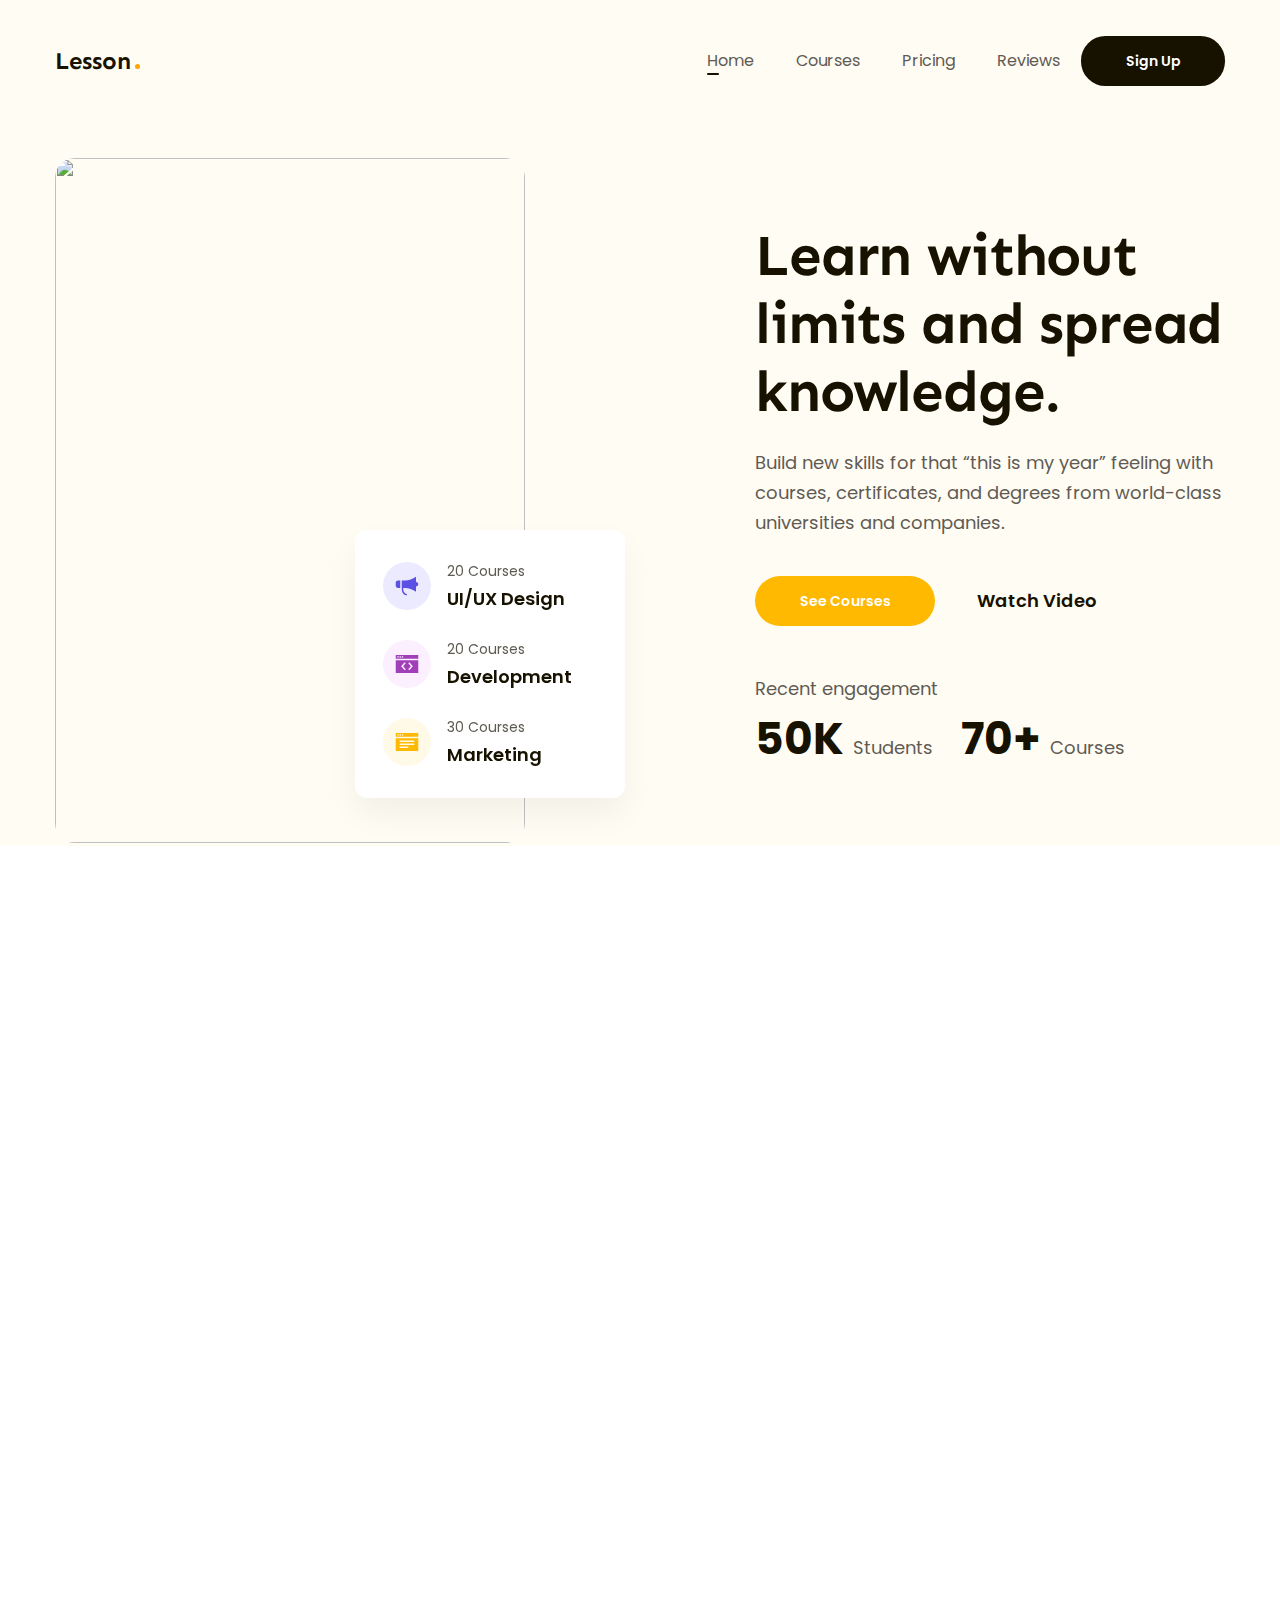
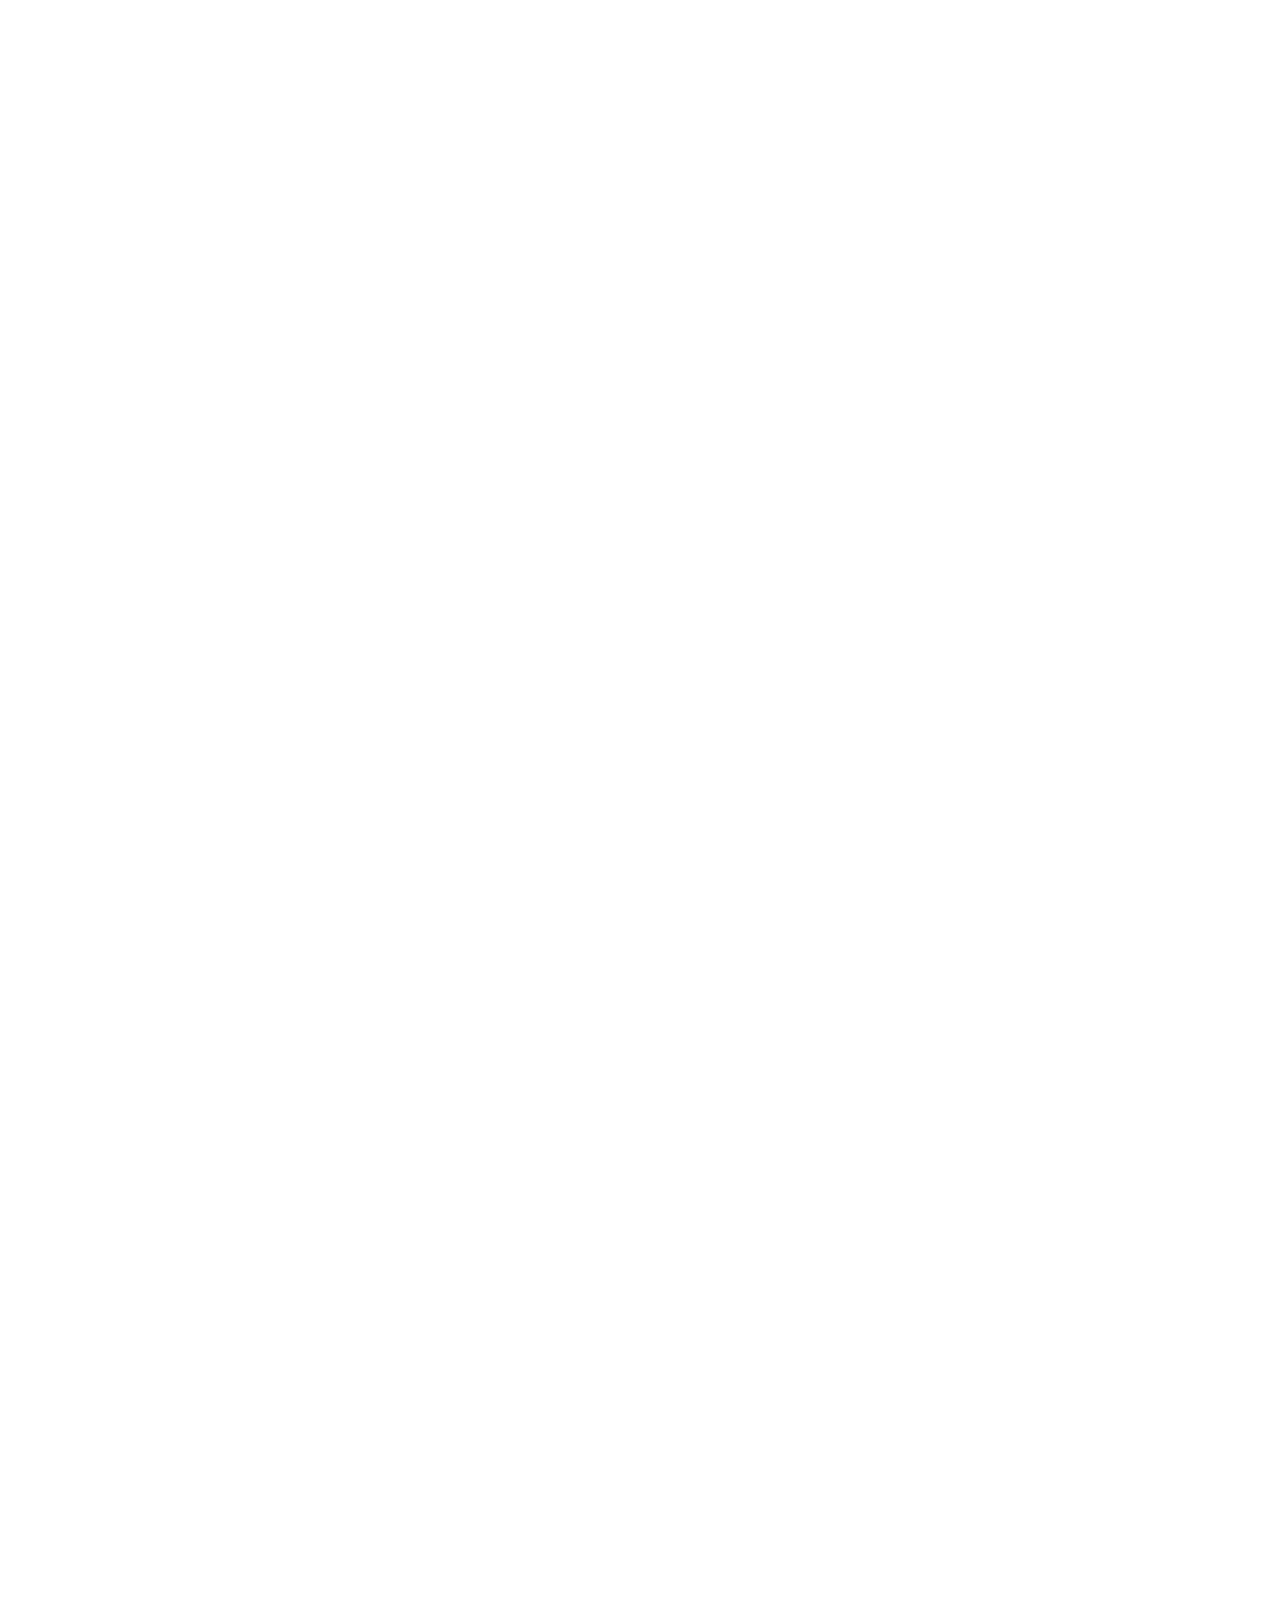
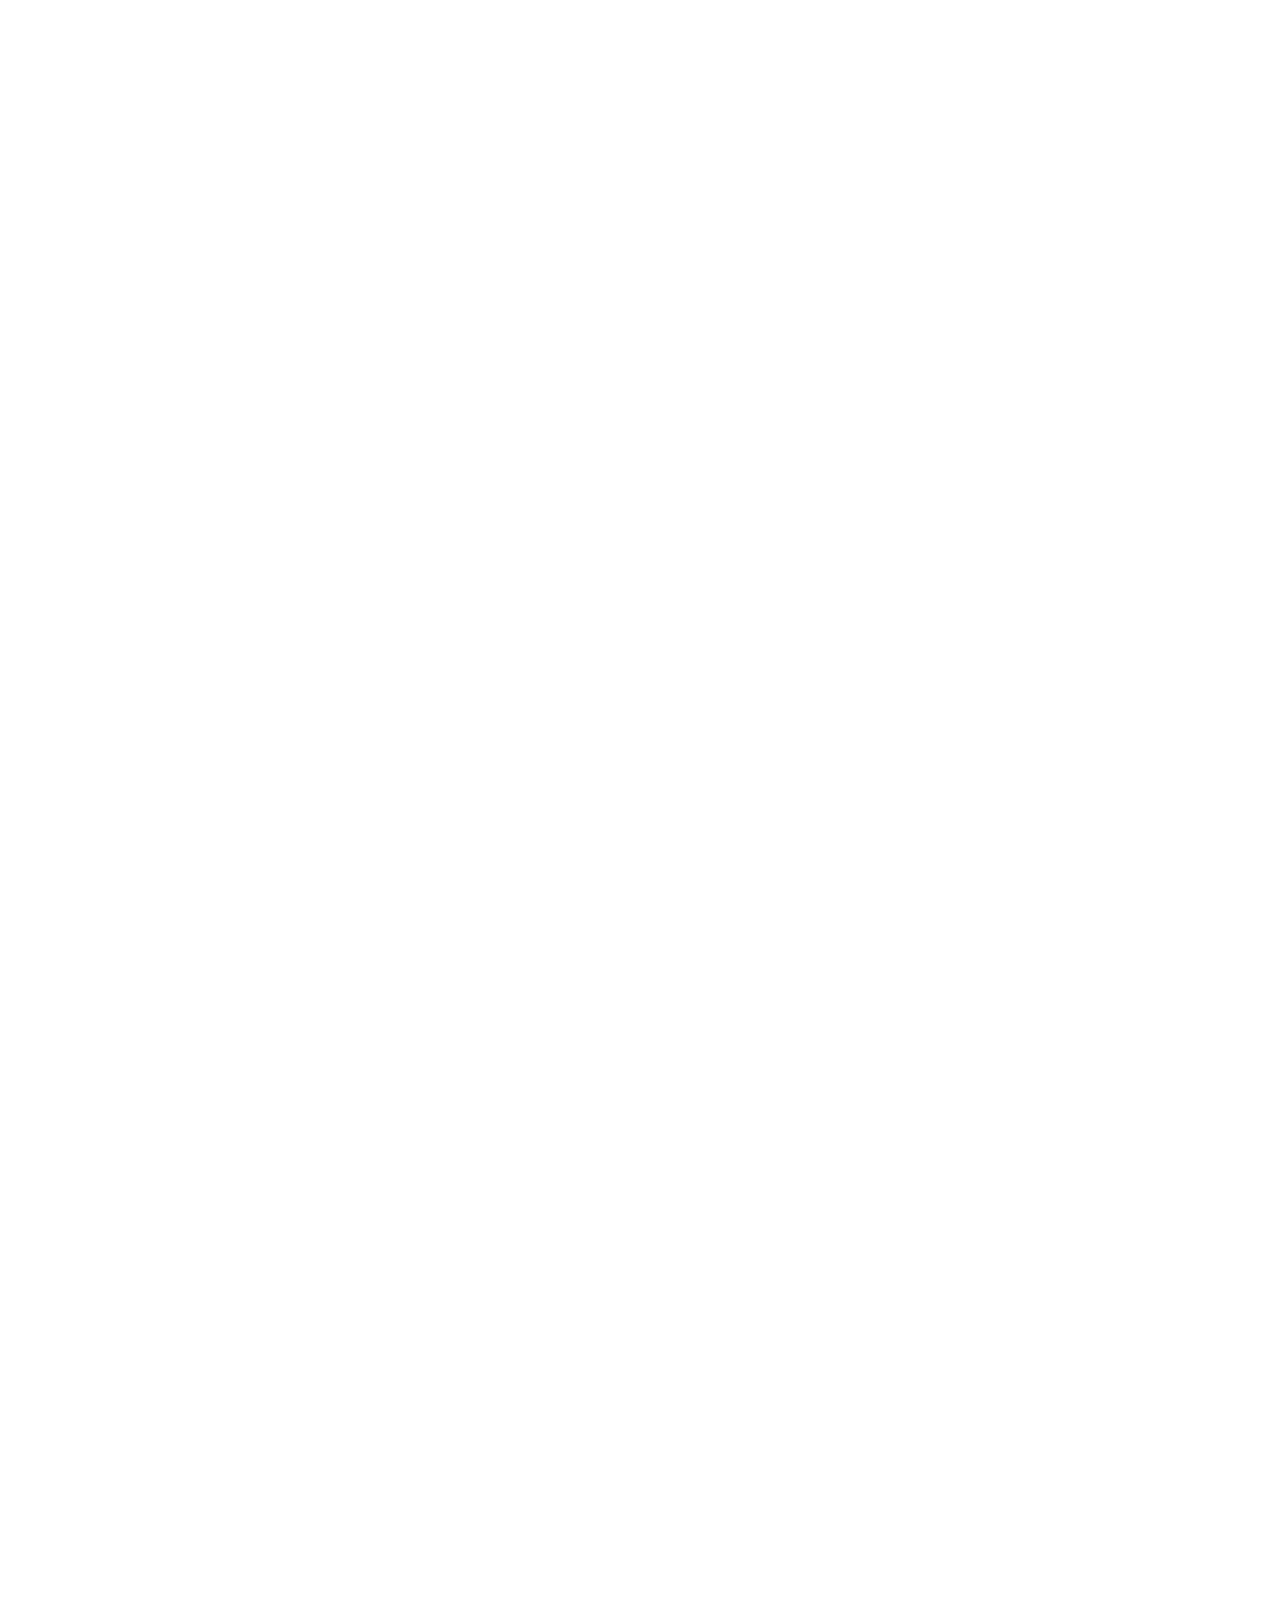
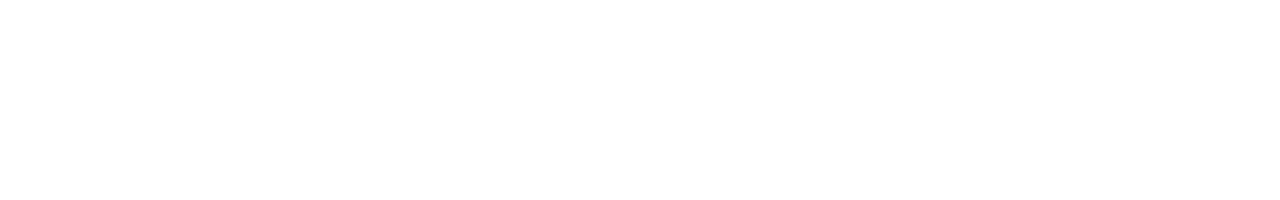
==== assets/index.html @ 347e1e4a "first commit" ====
<!DOCTYPE html>
<html lang="en">
    <head>
        <meta charset="UTF-8" />
        <meta http-equiv="X-UA-Compatible" content="IE=edge" />
        <meta name="viewport" content="width=device-width, initial-scale=1.0" />
        <title>Dự án 2</title>

        <!-- ==== link css ==== -->
        <link rel="stylesheet" href="./assets/css/reset.css">
        <link rel="stylesheet" href="./assets/css/styles.css" />

        <!-- ===== link font ====== -->
        <link rel="preconnect" href="https://fonts.googleapis.com" />
        <link rel="preconnect" href="https://fonts.gstatic.com" crossorigin />
        <link
            href="https://fonts.googleapis.com/css2?family=Poppins:ital,wght@0,100;0,200;0,300;0,400;0,500;0,600;0,700;0,800;0,900;1,100;1,200;1,300;1,400;1,500;1,600;1,700;1,800;1,900&family=Sen:wght@700&display=swap"
            rel="stylesheet"
        />

        <!-- ====== link icon ====== -->
        <link
            rel="stylesheet"
            href="https://cdnjs.cloudflare.com/ajax/libs/font-awesome/6.4.0/css/all.min.css"
            integrity="sha512-iecdLmaskl7CVkqkXNQ/ZH/XLlvWZOJyj7Yy7tcenmpD1ypASozpmT/E0iPtmFIB46ZmdtAc9eNBvH0H/ZpiBw=="
            crossorigin="anonymous"
            referrerpolicy="no-referrer"
        />
    </head>
    <body>
        <!-- ===== header ====== -->
        <header class="header fixed">
            <div class="content">
                <div class="body">
                    <a href="#!" class="logo">Lesson</a>

                    <!-- nav -->
                    <nav class="nav">
                        <ul>
                            <li><a href="#!" class="home">Home</a></li>
                            <li><a href="#!">Courses</a></li>
                            <li><a href="#!">Pricing</a></li>
                            <li><a href="#!">Reviews</a></li>
                        </ul>
                    </nav>
                    <div class="action">
                        <a href="#!" class="btn">Sign Up</a>
                    </div>
                </div>
            </div>
        </header>

        <!-- ====== hero ====== -->
        <div class="hero">
            <div class="content">
                <div class="body">
                    <div class="media-block">
                        <img
                            src="https://plus.unsplash.com/premium_photo-1666264200711-9a06dbfb0fea?ixlib=rb-4.0.3&ixid=MnwxMjA3fDB8MHxlZGl0b3JpYWwtZmVlZHwxNzJ8fHxlbnwwfHx8fA%3D%3D&auto=format&fit=crop&w=500&q=60"
                            alt=""
                            width="470px"
                            height="685px"
                        />
                        <div class="design">
                            <div class="row-2">
                                <img src="./assets/img/design1.svg" width="48px" height="48px" alt="">
                                <div class="column">
                                    <p class="shang">20 Courses</p>
                                    <p class="xia">UI/UX Design</p>
                                </div>
                            </div>

                            <div class="row-2">
                                <img src="./assets/img/design2.svg" width="48px" height="48px" alt="">
                                <div class="column">
                                    <p class="shang">20 Courses</p>
                                    <p class="xia">Development</p>
                                </div>
                            </div>
                            
                            <div class="row-2">
                                <img src="./assets/img/design3.svg" width="48px" height="48px" alt="">
                                <div class="column">
                                    <p class="shang">30 Courses</p>
                                    <p class="xia">Marketing</p>
                                </div>
                            </div>
                        </div>
                    </div>

                    <div class="content-block">
                        <h1 class="sub-title">
                            Learn without limits and spread knowledge.
                        </h1>
                        <p class="desc">
                            Build new skills for that “this is my year” feeling
                            with courses, certificates, and degrees from
                            world-class universities and companies.
                        </p>

                        <div class="action">
                            <div class="btn">See Courses</div>
                            <div class="video">
                                <i class="fa-regular fa-circle-play fa-2xl"></i>
                                <a href="#!"><strong>Watch Video</strong> </a>
                            </div>
                        </div>

                        <div class="recent">
                            <p>Recent engagement</p>
                            <div class="row">
                                <div class="zuo">
                                    <span class="shu-ju">50K</span>
                                    <span class="bei-zhu">Students</span>
                                </div>
                                <div class="zuo">
                                    <span class="shu-ju">70+</span>
                                    <span class="bei-zhu">Courses</span>
                                </div>
                            </div>
                        </div>
                    </div>
                </div>
            </div>
        </div>
    </body>
</html>
---- assets/assets/css/styles.css ----
* {
    box-sizing: border-box;
}

html {
    font-size: 62.5%;
}

body {
    font-family: "Poppins", sans-serif;
    font-size: 1.6rem;
    height: 5000px;
}

a {
    text-decoration: none;
}

/* === dùng chung === */
.content {
    width: 1170px;
    margin: 0 auto;
}

.btn {
    display: flex;
    justify-content: center;
    align-items: center;
    width: 118px;
    height: 50px;
    left: 365px;
    top: 1673px;
    background: #ffb900;
    border-radius: 25px;
    font-style: normal;
    font-weight: 600;
    font-size: 1.4rem;
    line-height: 1.86;
    color: #ffffff;
}

/* ======== header ======== */
.header {
    position: sticky;
    top: -28px;
    padding-top: 28px;
    background: #fffcf4;
}

.header .body {
    display: flex;
    align-items: center;
    padding: 8px 0;
}

.header .logo {
    font-family: "Sen", sans-serif;
    font-weight: 700;
    font-size: 2.4rem;
    line-height: 1.42;
    color: #171100;
    position: relative;
}

.header .logo::before {
    content: "";
    width: 5px;
    height: 5px;
    border-radius: 50%;
    right: -9px;
    bottom: 9px;
    background-color: orange;
    position: absolute;
}

.header .nav ul {
    display: flex;
}

.header .nav {
    margin-left: auto;
}

.header li a {
    display: inline-block;
    font-weight: 400;
    font-size: 1.6rem;
    line-height: 1.75;
    color: #5f5b53;
    padding: 8px 21px;
    position: relative;
}

.header li a:hover {
    font-weight: 600;
    font-size: 1.6rem;
    line-height: 1.75;
    color: #171100;
}

.header li .home::after {
    content: "";
    width: 12px;
    height: 2px;
    background: #171100;
    border-radius: 1px;
    position: absolute;
    bottom: 8px;
    left: 21px;
}

.body .btn {
    width: 144px;
    background: #171100;
    border-radius: 24.5px;
}

/* ======= hero ======= */
.hero {
    background: #fffcf4;
}

.hero .body {
    padding-top: 64px;
    display: flex;
}

.hero .media-block img {
    border-radius: 20px;
}

.hero .media-block {
    position: relative;
}

.hero .design{
    position: absolute;
    width: 270px;
    background: #ffffff;
    box-shadow: 0px 16px 32px rgba(0, 0, 0, 0.05);
    border-radius: 12px;
    bottom: 48px;
    right: -100px;
 padding: 6px 0 28px 28px;
}

.hero .row-2{
    display: flex;
    align-items: center;
   margin-top: 22px;
    
   
}

.design .row-2 .column{
    margin-left: 16px;
}

.design .shang {
    font-weight: 400;
    font-size: 1.4rem;
    line-height: 1.86;
    color: #5f5b53;
}

.design .xia{
    font-weight: 600;
font-size: 1.8rem;
line-height: 1.67;
color: #171100;
}

.content-block {
    width: 470px;
    margin-left: auto;
    margin-top: 64px;
}

.hero h1 {
    font-family: "Sen";
    font-weight: 700;
    font-size: 5.8rem;
    line-height: 1.17;
    letter-spacing: -0.02em;
    color: #171100;
}

.hero .desc {
    margin-top: 22px;
    font-weight: 400;
    font-size: 1.8rem;
    line-height: 1.67;
    color: #5f5b53;
}

.hero .action {
    display: flex;
    margin-top: 38px;
}

.hero .btn {
    min-width: 180px;
    background: #ffb900;
    border-radius: 32px;
}

.hero .video {
    display: flex;
    align-items: center;
    margin-left: 28px;
}

.hero .video a {
    font-weight: 600;
    font-size: 1.8rem;
    line-height: 1.67;
    color: #171100;
    margin-left: 14px;
}

.hero .recent p {
    margin-top: 48px;
    font-weight: 400;
    font-size: 1.8rem;
    line-height: 1.67;
    color: #5f5b53;
}

.hero .row {
    margin-top: 8px;
    display: flex;
    gap: 28px;
}

.hero .row .shu-ju {
    font-weight: 700;
    font-size: 4.4rem;
    line-height: 1.23;
    color: #171100;
}

.hero .row .bei-zhu {
    margin-left: 5px;
    font-weight: 400;
    font-size: 1.8rem;
    line-height: 1.67;
    color: #5f5b53;
}
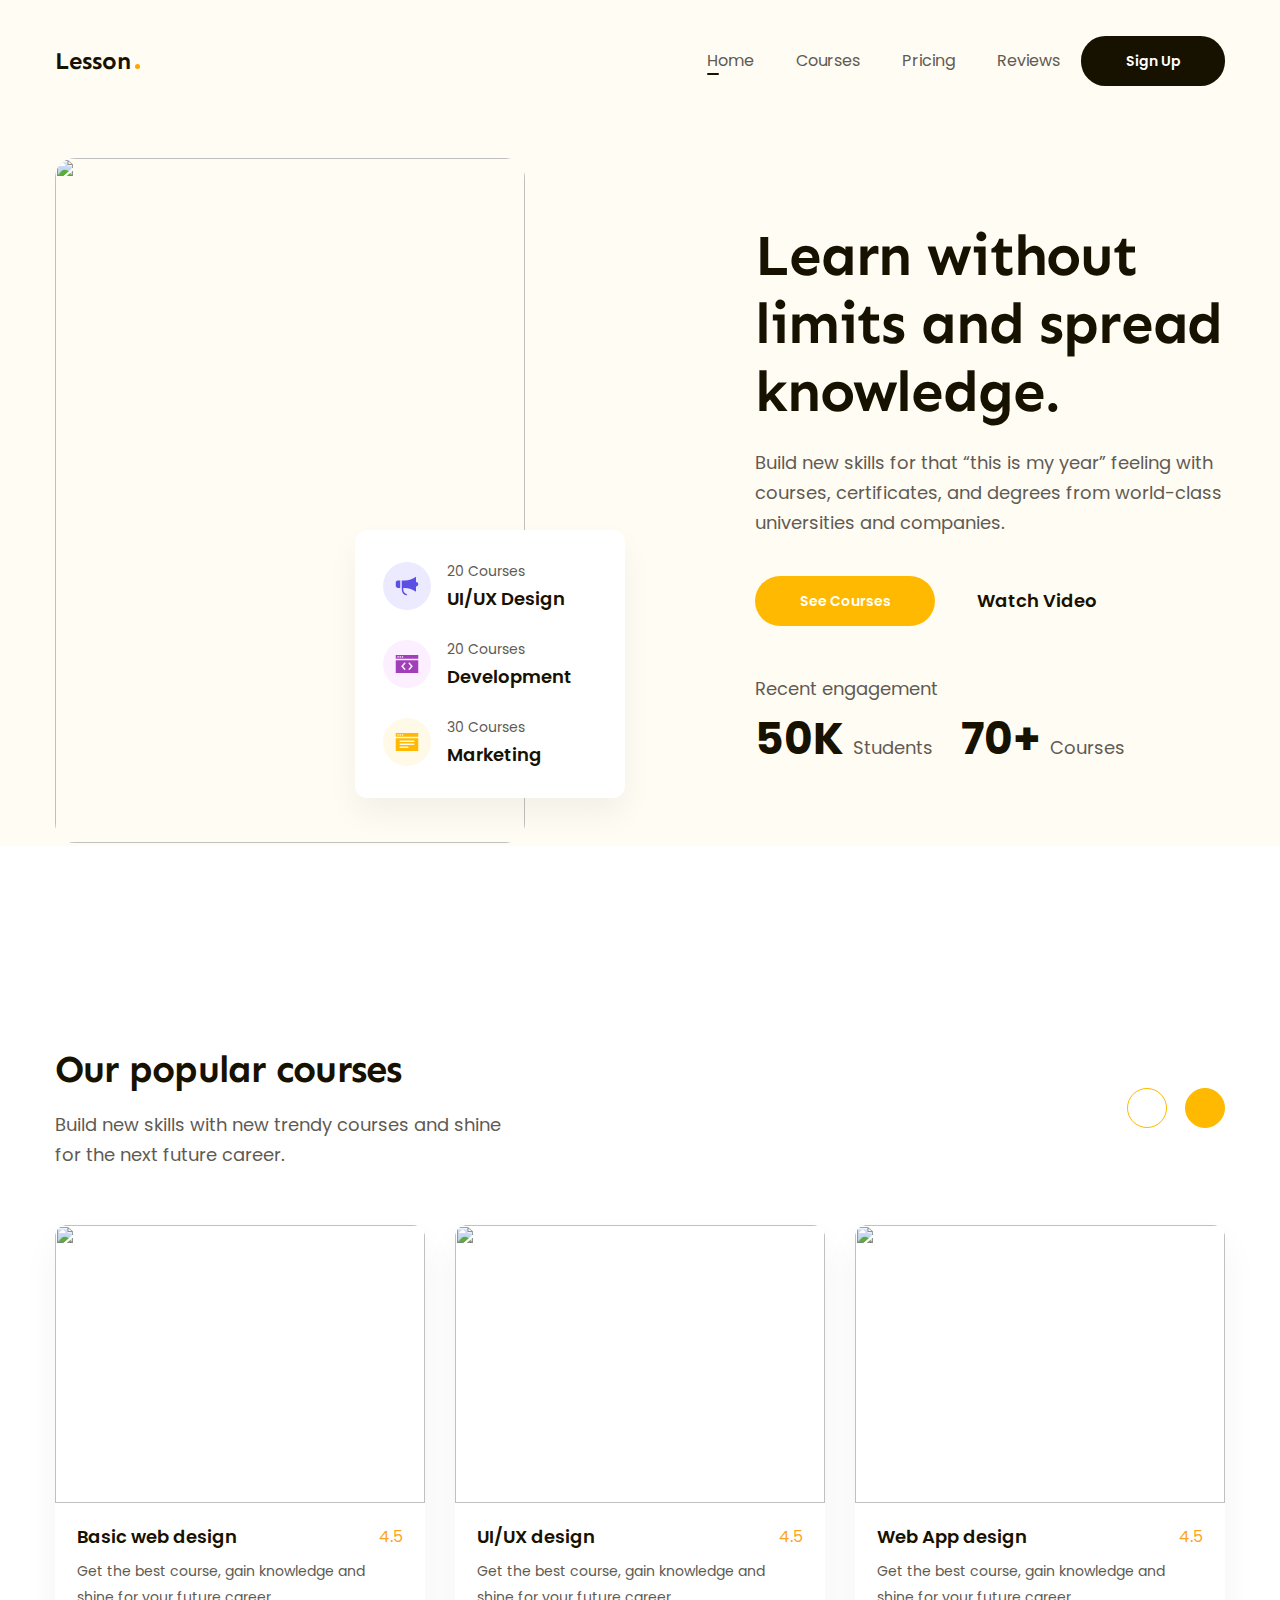
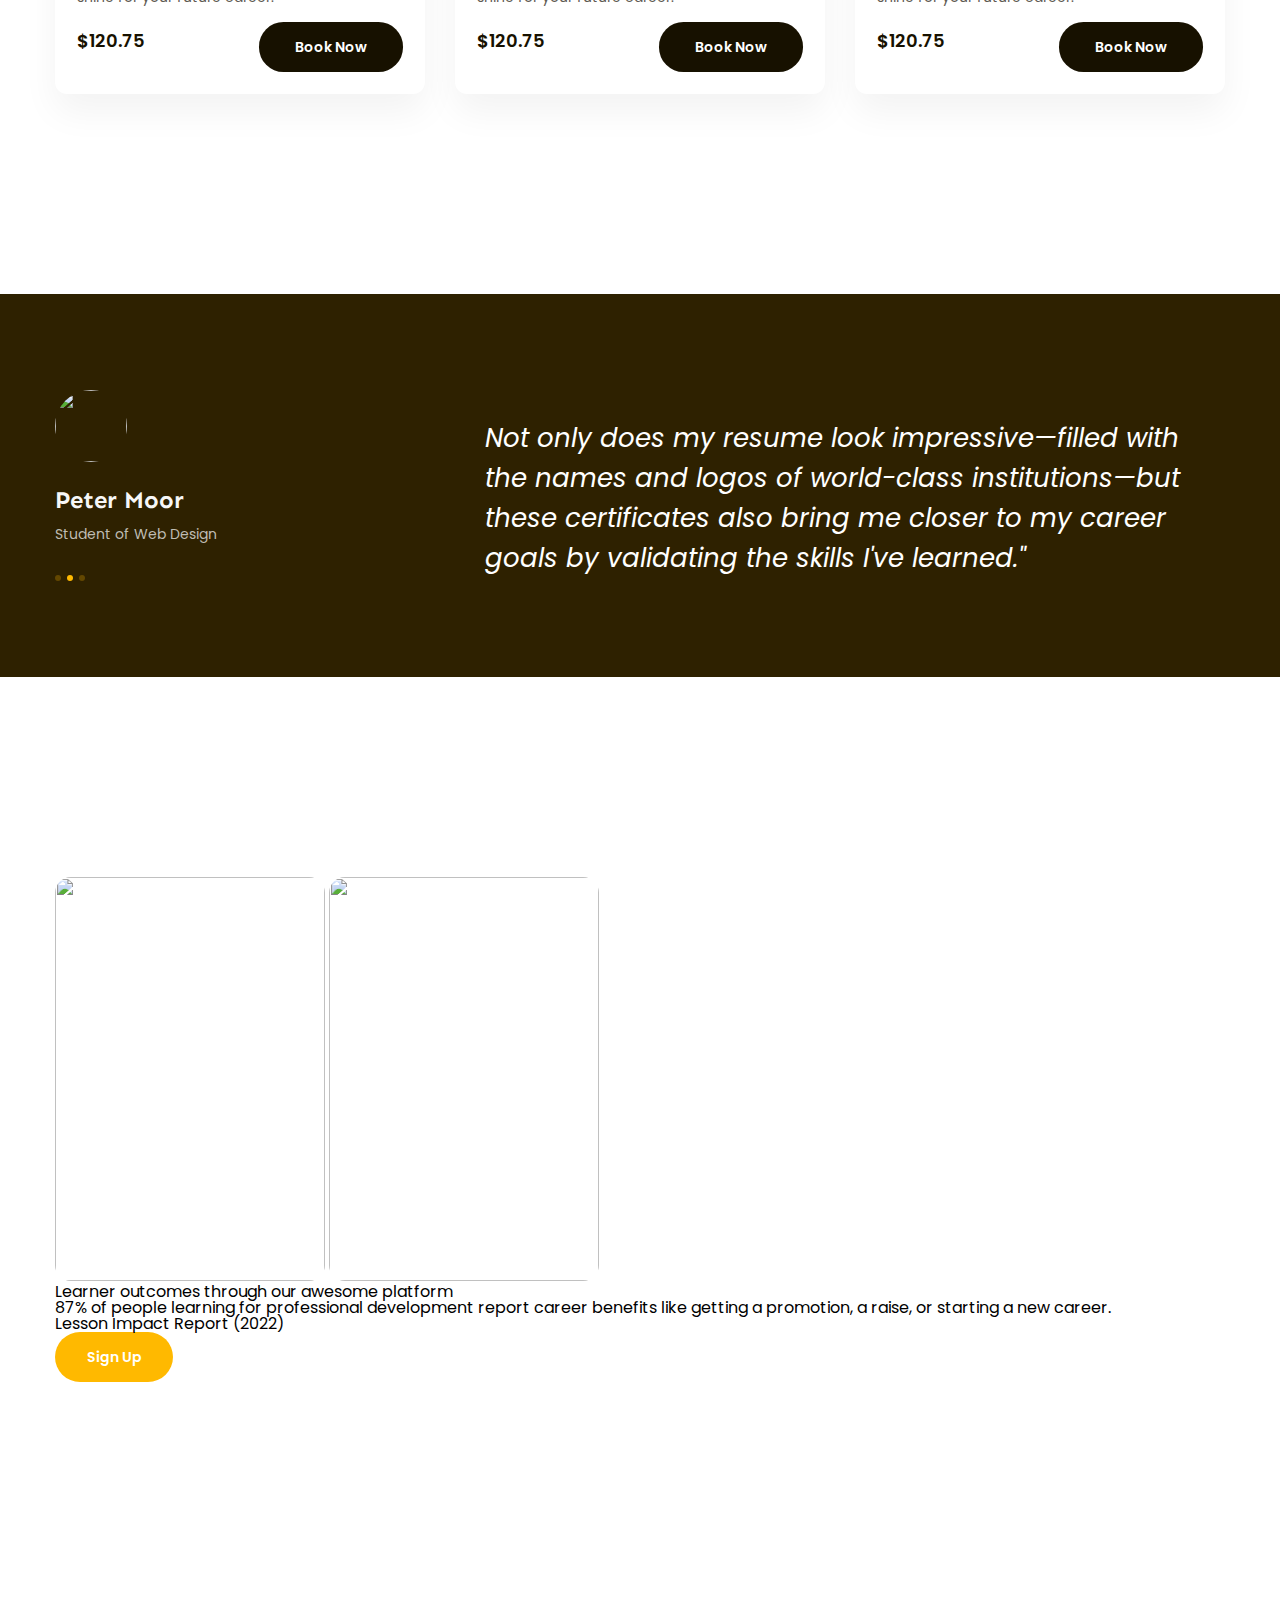
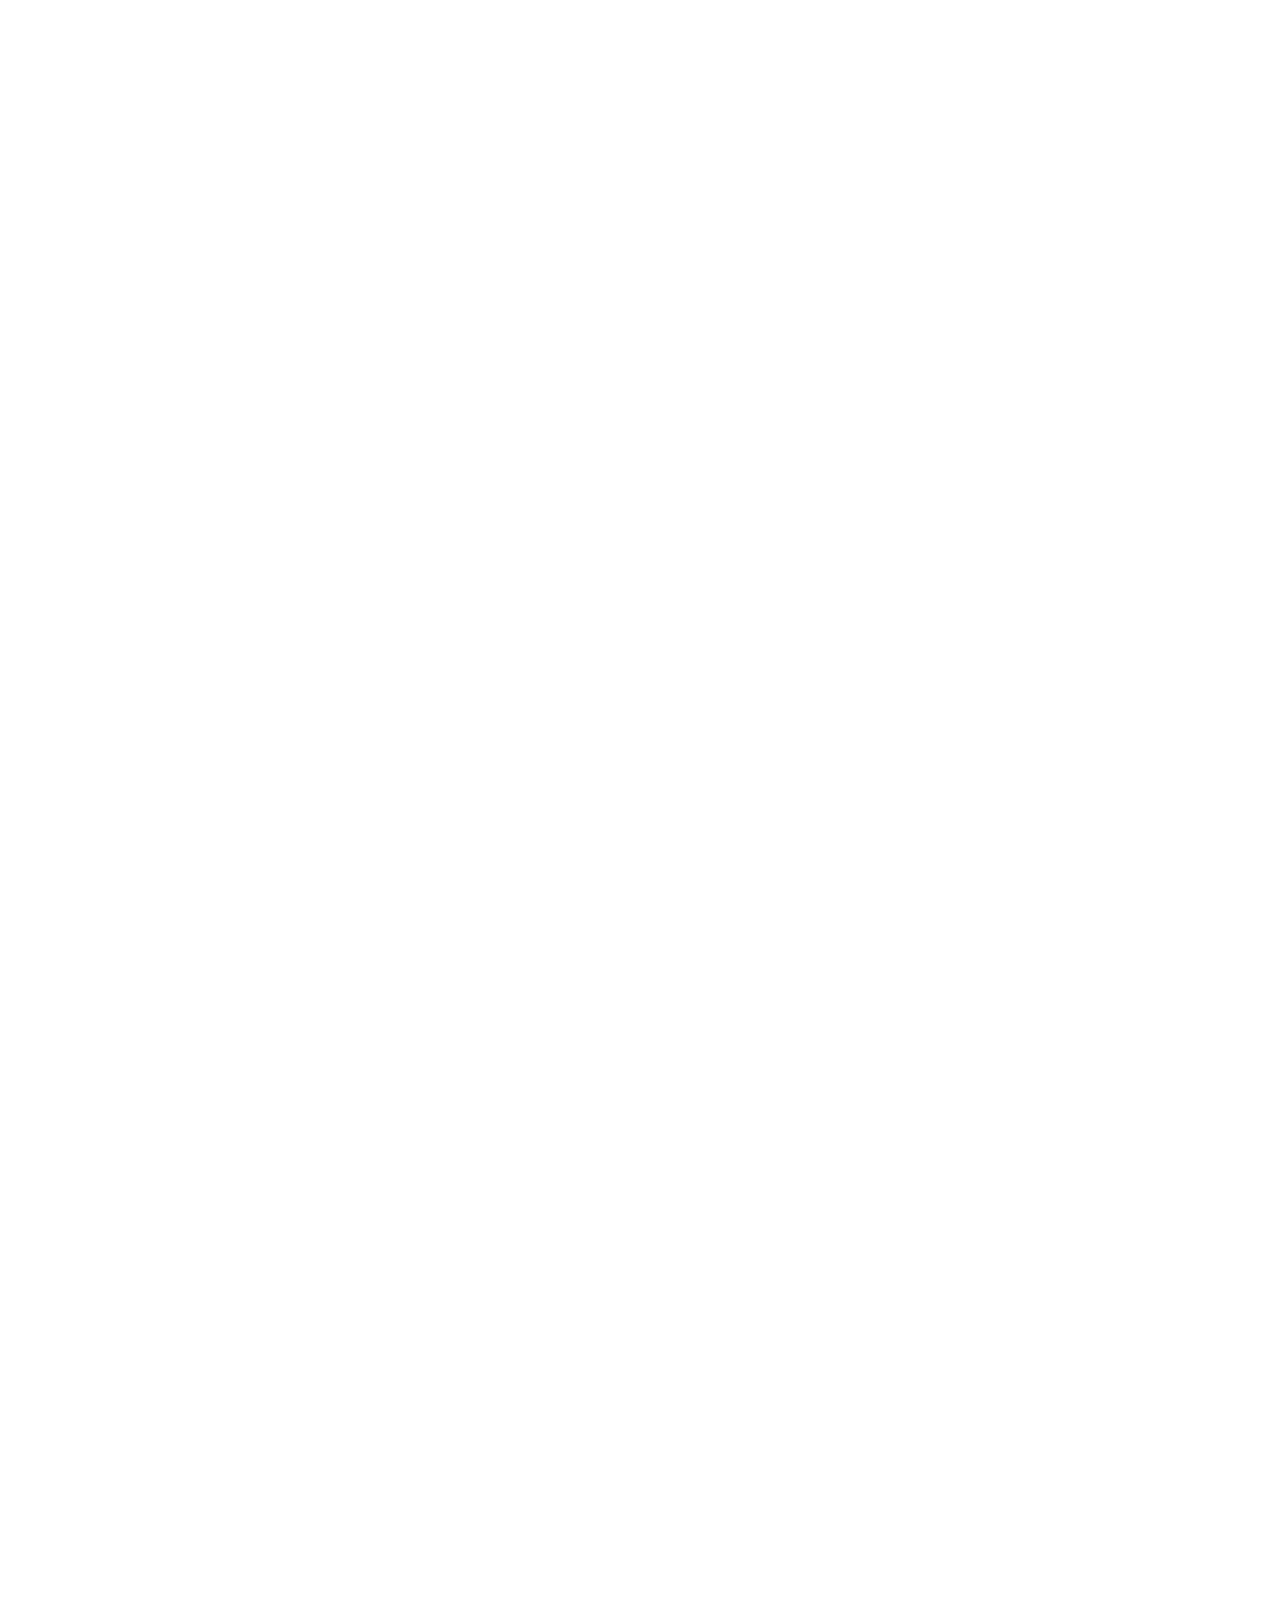
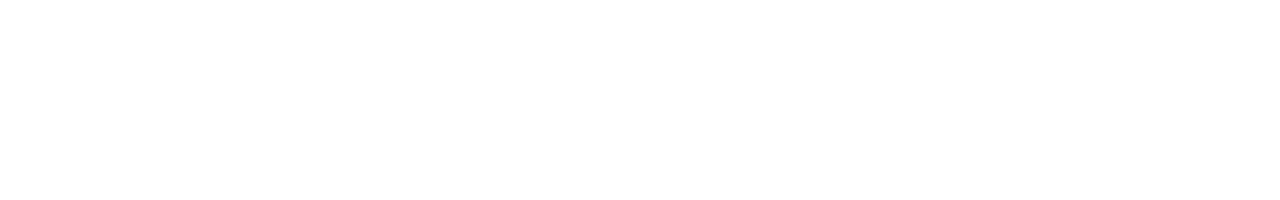
==== commit 0196cf14: "hoan thien1" ====
--- a/assets/index.html
+++ b/assets/index.html
@@ -7,7 +7,7 @@
         <title>Dự án 2</title>
 
         <!-- ==== link css ==== -->
-        <link rel="stylesheet" href="./assets/css/reset.css">
+        <link rel="stylesheet" href="./assets/css/reset.css" />
         <link rel="stylesheet" href="./assets/css/styles.css" />
 
         <!-- ===== link font ====== -->
@@ -50,78 +50,284 @@
             </div>
         </header>
 
-        <!-- ====== hero ====== -->
-        <div class="hero">
-            <div class="content">
-                <div class="body">
-                    <div class="media-block">
-                        <img
-                            src="https://plus.unsplash.com/premium_photo-1666264200711-9a06dbfb0fea?ixlib=rb-4.0.3&ixid=MnwxMjA3fDB8MHxlZGl0b3JpYWwtZmVlZHwxNzJ8fHxlbnwwfHx8fA%3D%3D&auto=format&fit=crop&w=500&q=60"
-                            alt=""
-                            width="470px"
-                            height="685px"
-                        />
-                        <div class="design">
-                            <div class="row-2">
-                                <img src="./assets/img/design1.svg" width="48px" height="48px" alt="">
-                                <div class="column">
-                                    <p class="shang">20 Courses</p>
-                                    <p class="xia">UI/UX Design</p>
-                                </div>
-                            </div>
-
-                            <div class="row-2">
-                                <img src="./assets/img/design2.svg" width="48px" height="48px" alt="">
-                                <div class="column">
-                                    <p class="shang">20 Courses</p>
-                                    <p class="xia">Development</p>
-                                </div>
-                            </div>
-                            
-                            <div class="row-2">
-                                <img src="./assets/img/design3.svg" width="48px" height="48px" alt="">
-                                <div class="column">
-                                    <p class="shang">30 Courses</p>
-                                    <p class="xia">Marketing</p>
-                                </div>
-                            </div>
-                        </div>
-                    </div>
-
-                    <div class="content-block">
-                        <h1 class="sub-title">
-                            Learn without limits and spread knowledge.
-                        </h1>
-                        <p class="desc">
-                            Build new skills for that “this is my year” feeling
-                            with courses, certificates, and degrees from
-                            world-class universities and companies.
-                        </p>
-
-                        <div class="action">
-                            <div class="btn">See Courses</div>
-                            <div class="video">
-                                <i class="fa-regular fa-circle-play fa-2xl"></i>
-                                <a href="#!"><strong>Watch Video</strong> </a>
-                            </div>
-                        </div>
-
-                        <div class="recent">
-                            <p>Recent engagement</p>
+        <main>
+            <!-- ====== hero ====== -->
+            <div class="hero">
+                <div class="content">
+                    <div class="body">
+                        <div class="media-block">
+                            <img
+                                src="https://plus.unsplash.com/premium_photo-1666264200711-9a06dbfb0fea?ixlib=rb-4.0.3&ixid=MnwxMjA3fDB8MHxlZGl0b3JpYWwtZmVlZHwxNzJ8fHxlbnwwfHx8fA%3D%3D&auto=format&fit=crop&w=500&q=60"
+                                alt=""
+                                width="470px"
+                                height="685px"
+                            />
+                            <div class="design">
+                                <div class="row-2">
+                                    <img
+                                        src="./assets/img/design1.svg"
+                                        width="48px"
+                                        height="48px"
+                                        alt=""
+                                    />
+                                    <div class="column">
+                                        <p class="shang">20 Courses</p>
+                                        <p class="xia">UI/UX Design</p>
+                                    </div>
+                                </div>
+
+                                <div class="row-2">
+                                    <img
+                                        src="./assets/img/design2.svg"
+                                        width="48px"
+                                        height="48px"
+                                        alt=""
+                                    />
+                                    <div class="column">
+                                        <p class="shang">20 Courses</p>
+                                        <p class="xia">Development</p>
+                                    </div>
+                                </div>
+
+                                <div class="row-2">
+                                    <img
+                                        src="./assets/img/design3.svg"
+                                        width="48px"
+                                        height="48px"
+                                        alt=""
+                                    />
+                                    <div class="column">
+                                        <p class="shang">30 Courses</p>
+                                        <p class="xia">Marketing</p>
+                                    </div>
+                                </div>
+                            </div>
+                        </div>
+
+                        <div class="content-block">
+                            <h1 class="sub-title">
+                                Learn without limits and spread knowledge.
+                            </h1>
+                            <p class="desc">
+                                Build new skills for that “this is my year”
+                                feeling with courses, certificates, and degrees
+                                from world-class universities and companies.
+                            </p>
+
+                            <div class="action">
+                                <div class="btn">See Courses</div>
+                                <div class="video">
+                                    <i
+                                        class="fa-regular fa-circle-play fa-2xl"
+                                    ></i>
+                                    <a href="#!"
+                                        ><strong>Watch Video</strong>
+                                    </a>
+                                </div>
+                            </div>
+
+                            <div class="recent">
+                                <p>Recent engagement</p>
+                                <div class="row">
+                                    <div class="zuo">
+                                        <span class="shu-ju">50K</span>
+                                        <span class="bei-zhu">Students</span>
+                                    </div>
+                                    <div class="zuo">
+                                        <span class="shu-ju">70+</span>
+                                        <span class="bei-zhu">Courses</span>
+                                    </div>
+                                </div>
+                            </div>
+                        </div>
+                    </div>
+                </div>
+            </div>
+            <!-- ============ Popular ============= -->
+            <div class="popular">
+                <div class="content">
+                    <div class="body">
+                        <!-- popular-top -->
+                        <div class="popular-top">
+                            <div class="title">
+                                <h2>Our popular courses</h2>
+                                <p class="desc">
+                                    Build new skills with new trendy courses and
+                                    shine for the next future career.
+                                </p>
+                            </div>
+                            <div class="icon">
+                                <i
+                                    class="fa-solid fa-angle-right fa-gl"
+                                    style="color: #f7aa02"
+                                ></i>
+                                <i
+                                    class="fa-solid fa-angle-left fa-gl"
+                                    style="color: #fff"
+                                ></i>
+                            </div>
+                        </div>
+                        <!-- popular-bottom -->
+                        <div class="popular-bottom">
+                            <div class="box">
+                                <img
+                                    src="https://images.unsplash.com/photo-1598368195835-91e67f80c9d7?ixlib=rb-4.0.3&ixid=MnwxMjA3fDB8MHxzZWFyY2h8MTZ8fEJhc2ljJTIwd2ViJTIwZGVzaWdufGVufDB8fDB8fA%3D%3D&auto=format&fit=crop&w=500&q=60"
+                                    alt=""
+                                />
+                                <div class="xing">
+                                    <div class="row">
+                                        <h3 class="sub-title">
+                                            Basic web design
+                                        </h3>
+                                        <span class="icon"
+                                            ><i
+                                                class="fa-solid fa-star"
+                                                style="color: #fea31b"
+                                            ></i
+                                            ><strong>4.5</strong></span
+                                        >
+                                    </div>
+                                    <p class="desc">
+                                        Get the best course, gain knowledge and
+                                        shine for your future career.
+                                    </p>
+                                    <div class="row">
+                                        <span class="shu-ju">$120.75</span
+                                        ><a href="#!" class="btn">Book Now</a>
+                                    </div>
+                                </div>
+                            </div>
+
+                            <div class="box">
+                                <img
+                                    src="https://images.unsplash.com/photo-1534670007418-fbb7f6cf32c3?ixlib=rb-4.0.3&ixid=MnwxMjA3fDB8MHxzZWFyY2h8MTB8fEJhc2ljJTIwd2ViJTIwZGVzaWdufGVufDB8fDB8fA%3D%3D&auto=format&fit=crop&w=500&q=60"
+                                    alt=""
+                                />
+                                <div class="xing">
+                                    <div class="row">
+                                        <h3 class="sub-title">UI/UX design</h3>
+                                        <span class="icon"
+                                            ><i
+                                                class="fa-solid fa-star"
+                                                style="color: #fea31b"
+                                            ></i
+                                            ><strong>4.5</strong></span
+                                        >
+                                    </div>
+                                    <p class="desc">
+                                        Get the best course, gain knowledge and
+                                        shine for your future career.
+                                    </p>
+                                    <div class="row">
+                                        <span class="shu-ju">$120.75</span
+                                        ><a href="#!" class="btn">Book Now</a>
+                                    </div>
+                                </div>
+                            </div>
+
+                            <div class="box">
+                                <img
+                                    src="https://images.unsplash.com/photo-1454165804606-c3d57bc86b40?ixlib=rb-4.0.3&ixid=MnwxMjA3fDB8MHxzZWFyY2h8MTd8fEJhc2ljJTIwd2ViJTIwZGVzaWdufGVufDB8fDB8fA%3D%3D&auto=format&fit=crop&w=500&q=60"
+                                    alt=""
+                                />
+                                <div class="xing">
+                                    <div class="row">
+                                        <h3 class="sub-title">
+                                            Web App design
+                                        </h3>
+                                        <span class="icon">
+                                            <i
+                                                class="fa-solid fa-star"
+                                                style="color: #fea31b"
+                                            ></i>
+                                            <strong>4.5</strong></span
+                                        >
+                                    </div>
+                                    <p class="desc">
+                                        Get the best course, gain knowledge and
+                                        shine for your future career.
+                                    </p>
+                                    <div class="row">
+                                        <span class="shu-ju">$120.75</span
+                                        ><a href="#!" class="btn">Book Now</a>
+                                    </div>
+                                </div>
+                            </div>
+                        </div>
+                    </div>
+                </div>
+            </div>
+
+            <!-- ============= comment ============== -->
+            <div class="comment">
+                <div class="content">
+                    <div class="body">
+                        <div class="column">
+                            <img
+                                src="https://images.unsplash.com/photo-1599566150163-29194dcaad36?ixlib=rb-4.0.3&ixid=MnwxMjA3fDB8MHxzZWFyY2h8NHx8YXZhdGFyfGVufDB8fDB8fA%3D%3D&auto=format&fit=crop&w=500&q=60"
+                                alt=""
+                                class="avatar"
+                            />
+                            <div class="name">Peter Moor</div>
+                            <p class="desc">Student of Web Design</p>
                             <div class="row">
-                                <div class="zuo">
-                                    <span class="shu-ju">50K</span>
-                                    <span class="bei-zhu">Students</span>
-                                </div>
-                                <div class="zuo">
-                                    <span class="shu-ju">70+</span>
-                                    <span class="bei-zhu">Courses</span>
-                                </div>
-                            </div>
-                        </div>
-                    </div>
-                </div>
-            </div>
-        </div>
+                                <div class="dian"></div>
+                                <div class="dian"></div>
+                                <div class="dian"></div>
+                            </div>
+                        </div>
+                        <div class="sheng">
+                            <i
+                                class="fa-solid fa-quote-left fa-2xl"
+                                style="color: #634700"
+                            ></i>
+                            <p class="gan-shou">
+                                Not only does my resume look impressive—filled
+                                with the names and logos of world-class
+                                institutions—but these certificates also bring
+                                me closer to my career goals by validating the
+                                skills I've learned."
+                            </p>
+                        </div>
+                    </div>
+                </div>
+            </div>
+
+            <!-- ============= jie-shao ============== -->
+            <div class="jie-shao">
+                <div class="content">
+                    <div class="learner-top">
+                        <div class="zuo">
+                            <img
+                                src="https://media.istockphoto.com/id/1436951314/fr/photo/femme-daffaires-parlant-%C3%A0-ses-coll%C3%A8gues-lors-dune-r%C3%A9union-dans-une-salle-de-conf%C3%A9rence.jpg?b=1&s=170667a&w=0&k=20&c=r5BgCj4Q3XTVkv3cftFQtHMjQkKtM094NyWVmGBeLT8="
+                                alt=""
+                                class="tu-pian"
+                            />
+                            <img
+                                src="https://media.istockphoto.com/id/1442369573/fr/photo/r%C3%A9union-daffaires-occasionnelle.jpg?b=1&s=170667a&w=0&k=20&c=LD3zMa3EzayFVzt1GLmMfXW70sCUi-4Qjy6ONQDD-Ug="
+                                alt=""
+                                class="tu-pian"
+                            />
+                            <div class="you">
+                                <h2 class="sub-title">
+                                    Learner outcomes through our awesome
+                                    platform
+                                </h2>
+                                <p class="desc">
+                                    87% of people learning for professional
+                                    development report career benefits like
+                                    getting a promotion, a raise, or starting a
+                                    new career.
+                                </p>
+                                <p class="desc lesson">
+                                    Lesson Impact Report (2022)
+                                </p>
+                                <a href="#!" class="btn">Sign Up</a>
+                            </div>
+                        </div>
+                    </div>
+                </div>
+            </div>
+        </main>
     </body>
 </html>
--- a/assets/assets/css/styles.css
+++ b/assets/assets/css/styles.css
@@ -45,6 +45,7 @@
     top: -28px;
     padding-top: 28px;
     background: #fffcf4;
+    z-index: 1;
 }
 
 .header .body {
@@ -246,3 +247,243 @@
     line-height: 1.67;
     color: #5f5b53;
 }
+
+/* ============ Popular ============= */
+.popular{
+    margin-top: 200px;
+  }
+  
+  .popular-top{
+    display: flex;
+    align-items: center;
+  }
+  
+  .popular h2{
+    font-family: 'Sen';
+    font-style: normal;
+    font-weight: 700;
+    font-size: 3.8rem;
+    line-height: 1.26; 
+    letter-spacing: -0.02em;
+    color: #171100;
+  }
+  
+  .popular .title .desc{
+    margin-top: 16px;
+    font-weight: 400;
+  font-size: 1.8rem;
+  line-height: 1.67;
+  color: #5F5B53;
+  width: 456px;
+  }
+  
+  .popular-top .icon{
+    margin-left: auto;
+    display: flex;
+    gap: 18px
+    
+  }
+  
+  .popular-top .fa-solid{
+    display: flex;
+    align-items: center;
+    justify-content: center;
+    width: 40px;
+  height: 40px;
+  border: 1px solid #FFB900;
+  transform: matrix(-1, 0, 0, 1, 0, 0);
+  border-radius: 999px;
+  }
+  
+  .fa-angle-left{
+    background: #FFB900;
+  }
+  
+  /* popular-bottom */
+  .popular-bottom{
+    display: flex;
+    gap: 30px;
+    margin-top: 55px;
+    
+  }
+  
+  .popular-bottom .box{
+    width: 370px;
+    background: #FFFFFF;
+    box-shadow: 0px 18px 36px rgba(0, 0, 0, 0.05);
+    border-radius: 12px;
+  }
+  
+  .popular-bottom .box img{
+    width: 370px;
+  height: 278px;
+  border-radius: 12px 12px 0px 0px;
+  object-fit: cover;
+  }
+  
+  .popular-bottom .xing{
+    padding: 16px 22px 22px;
+  }
+  
+  .popular-bottom .row{
+    display: flex;
+    align-items: center;
+    justify-content: space-between;
+    
+  }
+  
+  .popular-bottom .sub-title{
+    font-style: normal;
+  font-weight: 600;
+  font-size: 1.8rem;
+  line-height: 1.67;
+  color: #171100;
+  
+  }
+  
+  .xing .row .icon strong{
+    font-weight: 400;
+  font-size: 1.6rem;
+  line-height: 1.75;
+  color: #FEA31B;
+  margin-left: 6px;
+  
+  }
+  
+  .popular-bottom .desc{
+    margin-top: 6px;
+    font-weight: 400;
+  font-size: 1.4rem;
+  line-height: 1.86;
+  color: #5F5B53;
+  }
+  
+  .popular-bottom .btn{
+    margin-top: 12px;
+    
+    background: #171100;
+  }
+  
+  .popular-bottom .btn:hover{
+    background: #FFB900;
+  }
+  
+  .xing .row .shu-ju{
+    font-weight: 600;
+  font-size: 1.8rem;
+  line-height: 1.67;
+  color: #171100;
+  }
+  /* ============ comment ============== */
+  .comment{
+    margin-top: 200px;
+    background: #2E2100;
+  }
+  
+  .comment .body{
+  padding: 96px 0;
+  display: flex;
+  justify-content: space-between;
+  }
+  
+  .comment img{
+    width: 72px;
+  height: 72px;
+  object-fit: cover;
+  border-radius: 999px;
+  }
+  
+  .comment .name{
+    margin-top: 18px;
+    font-family: 'Sen',sans-serif;
+  font-style: normal;
+  font-weight: 700;
+  font-size: 2.4rem;
+  line-height: 1.42;
+  color: #F7F7F7;
+  }
+  
+  .comment .desc{
+    margin-top: 4px;
+    font-weight: 400;
+  font-size: 1.4rem;
+  line-height: 1.86;
+  color: #BFBCB3;
+  }
+  
+  .comment .row{
+    display: flex;
+    gap: 6px
+  }
+  
+  .comment .body .dian{
+    margin-top: 28px;
+    width: 6px;
+  height: 6px;
+  background: #634700;
+  border-radius: 50%;
+  }
+  
+  .comment .body .dian:nth-child(2){
+    background: #FFB900;
+  }
+  
+  .comment .sheng{
+    width: 63.24%;
+    position: relative;
+  }
+  
+  .comment .gan-shou{
+    padding-top: 28px;
+    font-style: italic;
+  font-weight: 400;
+  font-size: 2.6rem;
+  line-height: 1.54;
+  color: #FFFFFF;
+  
+  }
+  
+  .comment .sheng .fa-solid{
+    position: absolute;
+    left: -35px;
+    top: 20px
+  }
+  
+  /* =========== jie-shao ============ */
+  .jie-shao{
+    margin-top: 200px;
+  }
+  
+  .jie-shao .zuo .tu-pian{
+    width: 270px;
+  height: 404px;
+  border-radius: 16px;
+  object-fit: cover;
+  }
+  
+  .learner-top{
+    display: flex;
+  }
+
+
+
+
+
+
+
+
+
+
+
+
+
+
+
+
+
+
+
+
+
+
+  